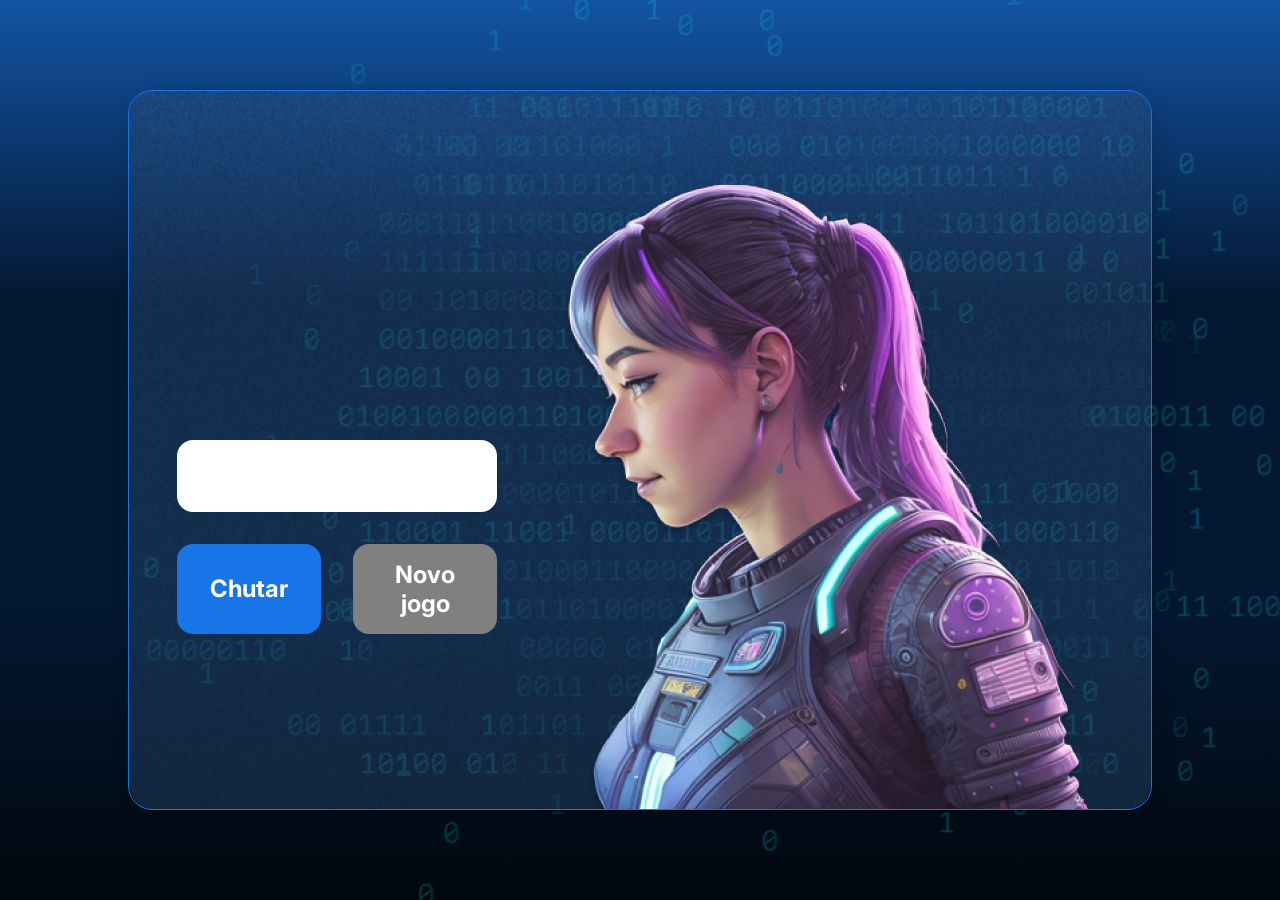
==== projetos-integrados/numero-secreto-dom/index.html @ 37bb16d0 "feat(js): start new secret number project with DOM manipulation" ====
<!DOCTYPE html>
<html lang="pt-br">

<head>
    <meta charset="UTF-8">
    <meta name="viewport" content="width=device-width, initial-scale=1.0">
    <script src="https://code.responsivevoice.org/responsivevoice.js"></script>
    <link rel="preconnect" href="https://fonts.googleapis.com">
    <link rel="preconnect" href="https://fonts.gstatic.com" crossorigin>
    <link href="https://fonts.googleapis.com/css2?family=Chakra+Petch:wght@700&family=Inter:wght@400;700&display=swap"
        rel="stylesheet">
    <link rel="stylesheet" href="style.css">
    <title>JS Game</title>
</head>

<body>

    <div class="container">
        <div class="container__conteudo">
            <div class="container__informacoes">
                <div class="container__texto">
                    <h1></h1>
                    <p class="texto__paragrafo"></p>
                </div>
                <input type="number" min="1" max="10" class="container__input">
                <div class="chute container__botoes">
                    <button onclick="verificarChute()" class="container__botao">Chutar</button>
                    <button onclick="" id="reiniciar" class="container__botao" disabled>Novo jogo</button>
                </div>
            </div>
            <img src="./img/ia.png" alt="Uma pessoa olhando para a esquerda" class="container__imagem-pessoa" />
        </div>
    </div>




    <script src="app.js" defer></script>
</body>

</html>
---- projetos-integrados/numero-secreto-dom/style.css ----
* {
    box-sizing: border-box;
    margin: 0;
    padding: 0;
    color: white;
}

body {
    background: linear-gradient(#1354A5 0%, #041832 33.33%, #041832 66.67%, #01080E 100%);
    height: 100vh;
    display: flex;
    align-items: center;
    justify-content: center;
}


body::before {
    background-image: url("img/code.png");
    background-repeat: no-repeat;
    background-position: right;
    content: "";
    display: block;
    position: absolute;
    width: 100%;
    height: 100%;
    opacity: 0.4;
}

.container {
    width: 80%;
    height: 80%;
    display: flex;
    align-items: center;
    justify-content: space-between;
    border-radius: 24px;
    border: 1px solid #1875E8;
    box-shadow: 4px 4px 20px 0px rgba(1, 8, 14, 0.15);
    background-image: url("img/Ruido.png");
    background-size: 100% 100%;
    position: relative;
}


.container__conteudo {
    display: flex;
    align-items: center;
    position: absolute;
    bottom: 0;
}

.container__informacoes {
    flex: 1;
    padding: 3rem;
}

.container__botao {
    border-radius: 16px;
    background: #1875E8;
    padding: 16px 24px;
    width: 100%;
    font-size: 24px;
    font-weight: 700;
    border: none;
    margin-top: 2rem;
}

.container__texto {
    margin: 16px 0 16px 0;
}

.container__texto-azul {
    color: #1875E8;
}

.container__input {
    width: 100%;
    height: 72px;
    border-radius: 16px;
    background-color: #FFF;
    border: none;
    color: #1875E8;
    padding: 2rem;
    font-size: 24px;
    font-weight: 700;
    font-family: 'Inter', sans-serif;
}

.container__botoes {
    display: flex;
    gap: 2em;
}

h1 {
    font-family: 'Chakra Petch', sans-serif;
    font-size: 72px;
    padding-bottom: 3rem;
}

p,
button {
    font-family: 'Inter', sans-serif;
}

.texto__paragrafo {
    font-size: 32px;
    font-weight: 400;
}

button:disabled {
    background-color: gray;
}

@media screen and (max-width: 1250px) {

    h1 {
        font-size: 50px;
    }

    .container__botao {
        font-size: 16px;
    }


    .texto__paragrafo {
        font-size: 24px;
    }

    .container__imagem-pessoa {
        display: none;
    }

    .container__conteudo {
        display: block;
        position: inherit;
    }

    .container__informacoes {
        padding: 1rem
    }
}
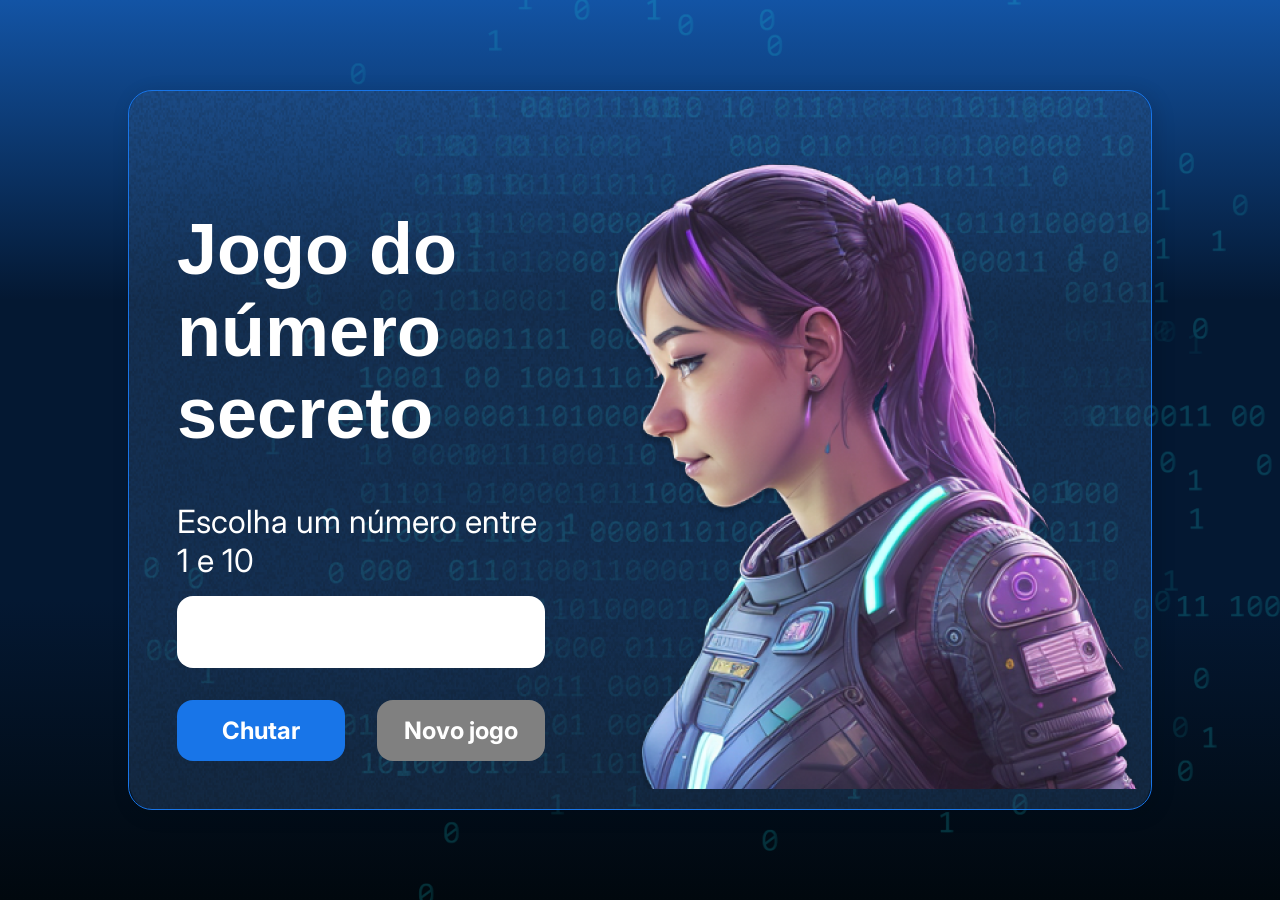
==== commit aeab5048: "feat(js): implement game restart functionality" ====
--- a/projetos-integrados/numero-secreto-dom/index.html
+++ b/projetos-integrados/numero-secreto-dom/index.html
@@ -25,7 +25,7 @@
                 <input type="number" min="1" max="10" class="container__input">
                 <div class="chute container__botoes">
                     <button onclick="verificarChute()" class="container__botao">Chutar</button>
-                    <button onclick="" id="reiniciar" class="container__botao" disabled>Novo jogo</button>
+                    <button onclick="reiniciarJogo()" id="reiniciar" class="container__botao" disabled>Novo jogo</button>
                 </div>
             </div>
             <img src="./img/ia.png" alt="Uma pessoa olhando para a esquerda" class="container__imagem-pessoa" />
